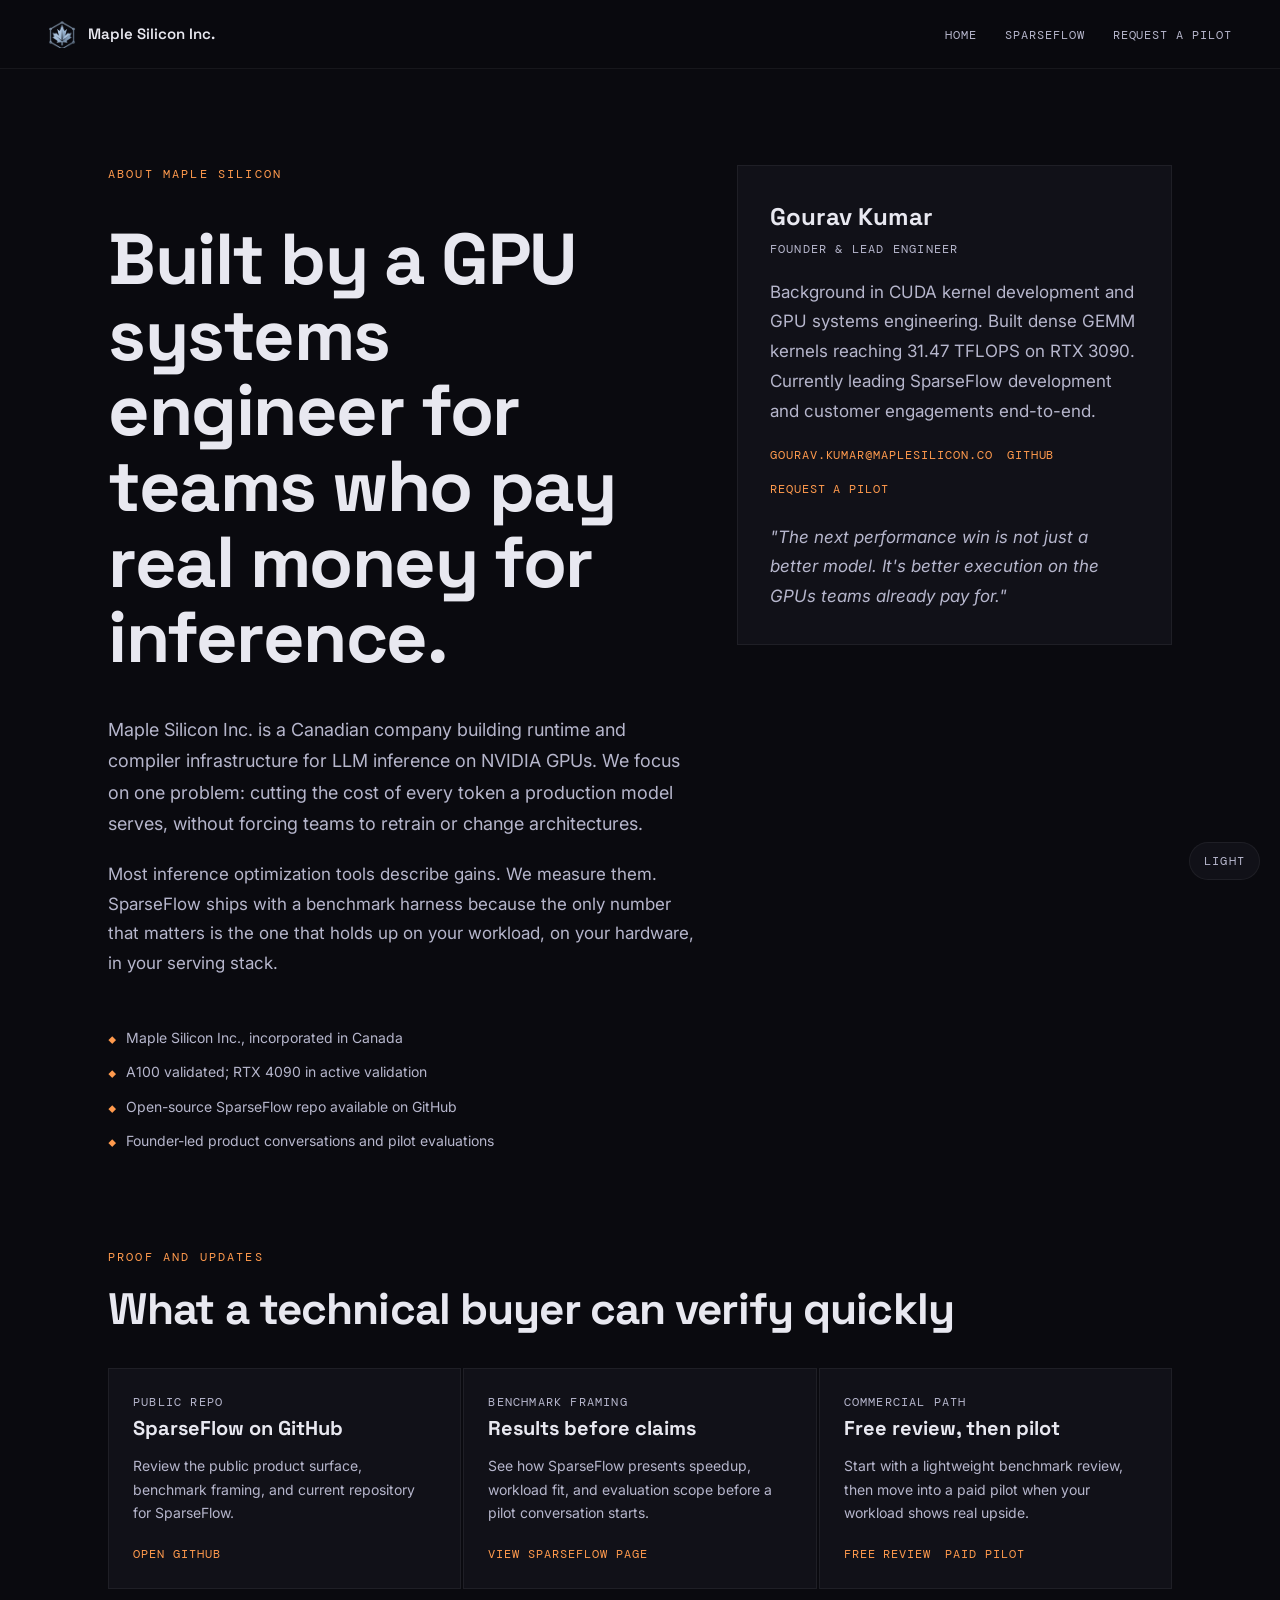
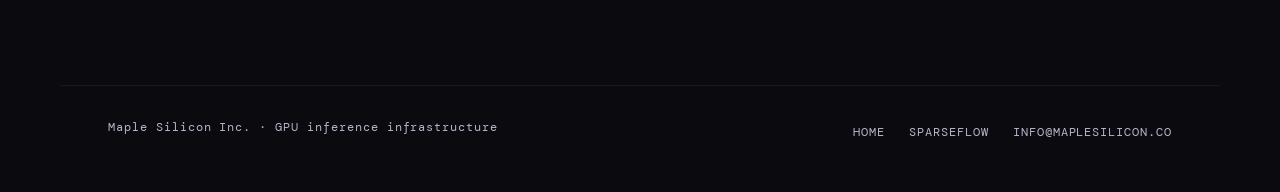
==== about/index.html @ 82e232a6 "Refine SparseFlow site messaging and add About page" ====
<!DOCTYPE html>
<html lang="en" data-theme="dark">
<head>
    <meta charset="UTF-8">
    <meta name="viewport" content="width=device-width, initial-scale=1.0">
    <title>About Maple Silicon Inc. | Sparse GPU inference infrastructure</title>
    <meta name="description" content="About Maple Silicon Inc., Gourav Kumar, and the engineering background behind SparseFlow.">
    <script>
        (function() {
            try {
                document.documentElement.setAttribute('data-theme', localStorage.getItem('maplesilicon-theme') || 'dark');
            } catch (error) {
                document.documentElement.setAttribute('data-theme', 'dark');
            }
        })();
    </script>
    <link rel="preconnect" href="https://fonts.googleapis.com">
    <link rel="preconnect" href="https://fonts.gstatic.com" crossorigin>
    <link href="https://fonts.googleapis.com/css2?family=Space+Grotesk:wght@300;400;500;600;700&family=DM+Mono:wght@300;400;500&family=Inter:wght@300;400;500&display=swap" rel="stylesheet">
    <style>
        *, *::before, *::after { box-sizing: border-box; margin: 0; padding: 0; }

        :root, [data-theme="dark"] {
            --bg: #0a0a0f;
            --bg2: #0d0d14;
            --bg3: #111118;
            --amber: #ff9a4d;
            --amber-dim: rgba(255,154,77,0.14);
            --amber-glow: rgba(255,154,77,0.42);
            --text: #e8e8f0;
            --text-dim: #b6b6cc;
            --border: rgba(255,255,255,0.06);
            --border-hover: rgba(249,115,22,0.4);
        }

        [data-theme="light"] {
            --bg: #f6f3ec;
            --bg2: #f1eee6;
            --bg3: #fffdf8;
            --amber: #b65b12;
            --amber-dim: rgba(182,91,18,0.10);
            --amber-glow: rgba(182,91,18,0.20);
            --text: #17141c;
            --text-dim: #4f4a5d;
            --border: rgba(23,20,28,0.10);
            --border-hover: rgba(182,91,18,0.28);
        }

        html { scroll-behavior: smooth; }
        body {
            background: var(--bg);
            color: var(--text);
            font-family: 'Inter', sans-serif;
            line-height: 1.6;
            transition: background 300ms ease, color 300ms ease;
        }

        .theme-btn {
            position: fixed;
            right: 20px;
            bottom: 20px;
            z-index: 200;
            background: var(--bg3);
            border: 1px solid var(--border);
            border-radius: 999px;
            padding: 10px 14px;
            cursor: pointer;
            font-family: 'DM Mono', monospace;
            font-size: 12px;
            letter-spacing: 0.1em;
            text-transform: uppercase;
            color: var(--text-dim);
        }

        nav {
            position: sticky;
            top: 0;
            z-index: 100;
            padding: 20px 48px;
            display: flex;
            align-items: center;
            justify-content: space-between;
            background: rgba(10,10,15,0.92);
            backdrop-filter: blur(16px);
            border-bottom: 1px solid var(--border);
        }
        [data-theme="light"] nav { background: rgba(246,243,236,0.94); }

        .nav-logo {
            display: flex;
            align-items: center;
            gap: 12px;
            color: var(--text);
            text-decoration: none;
        }
        .nav-logo img { height: 28px; width: auto; }
        .nav-logo span {
            font-family: 'Space Grotesk', sans-serif;
            font-weight: 600;
            font-size: 15px;
        }
        .nav-links {
            display: flex;
            gap: 28px;
            list-style: none;
        }
        .nav-links a {
            font-family: 'DM Mono', monospace;
            font-size: 12px;
            letter-spacing: 0.08em;
            text-transform: uppercase;
            color: var(--text-dim);
            text-decoration: none;
        }
        .nav-links a:hover { color: var(--text); }

        .section {
            max-width: 1160px;
            margin: 0 auto;
            padding: 96px 48px;
        }
        .hero {
            display: grid;
            grid-template-columns: 1.15fr 0.85fr;
            gap: 40px;
            align-items: start;
        }
        .eyebrow {
            font-family: 'DM Mono', monospace;
            font-size: 12px;
            letter-spacing: 0.18em;
            text-transform: uppercase;
            color: var(--amber);
            margin-bottom: 18px;
        }
        h1, h2 {
            font-family: 'Space Grotesk', sans-serif;
            line-height: 1.05;
            letter-spacing: -0.02em;
        }
        h1 {
            font-size: clamp(40px, 6vw, 72px);
            margin-bottom: 18px;
        }
        h2 {
            font-size: clamp(28px, 3.6vw, 44px);
            margin-bottom: 18px;
        }
        .lede, .body-copy {
            color: var(--text-dim);
            font-size: 18px;
            line-height: 1.75;
        }
        .body-copy { font-size: 17px; }
        .stack { display: grid; gap: 20px; }

        .founder-card, .panel {
            background: var(--bg3);
            border: 1px solid var(--border);
            padding: 32px;
        }
        .founder-name {
            font-family: 'Space Grotesk', sans-serif;
            font-size: 24px;
            font-weight: 700;
            margin-bottom: 4px;
        }
        .founder-title, .micro {
            font-family: 'DM Mono', monospace;
            font-size: 12px;
            letter-spacing: 0.1em;
            text-transform: uppercase;
            color: var(--text-dim);
        }
        .founder-title { margin-bottom: 18px; }
        .founder-links, .proof-links {
            display: flex;
            flex-wrap: wrap;
            gap: 14px;
            margin-top: 20px;
        }
        .founder-links a, .proof-links a, .contact-link {
            color: var(--amber);
            text-decoration: none;
            font-family: 'DM Mono', monospace;
            font-size: 12px;
            letter-spacing: 0.08em;
            text-transform: uppercase;
        }
        .founder-links a:hover, .proof-links a:hover, .contact-link:hover { color: var(--text); }

        .credentials {
            display: grid;
            gap: 12px;
            margin-top: 28px;
        }
        .credential {
            display: flex;
            gap: 10px;
            align-items: flex-start;
            color: var(--text-dim);
            font-size: 14px;
        }
        .credential::before {
            content: '◆';
            color: var(--amber);
            font-size: 8px;
            margin-top: 7px;
        }

        .proof-grid {
            display: grid;
            grid-template-columns: repeat(3, 1fr);
            gap: 2px;
            margin-top: 36px;
        }
        .proof-card {
            background: var(--bg3);
            border: 1px solid var(--border);
            padding: 24px;
        }
        .proof-card h3 {
            font-family: 'Space Grotesk', sans-serif;
            font-size: 20px;
            margin-bottom: 10px;
        }
        .proof-card p {
            color: var(--text-dim);
            font-size: 14px;
            line-height: 1.7;
        }

        footer {
            max-width: 1160px;
            margin: 0 auto;
            padding: 32px 48px 48px;
            border-top: 1px solid var(--border);
            display: flex;
            justify-content: space-between;
            gap: 20px;
        }
        .footer-brand {
            font-family: 'DM Mono', monospace;
            font-size: 12px;
            letter-spacing: 0.08em;
            color: var(--text-dim);
        }
        .footer-links {
            display: flex;
            gap: 24px;
            list-style: none;
        }
        .footer-links a {
            font-family: 'DM Mono', monospace;
            font-size: 12px;
            letter-spacing: 0.08em;
            text-transform: uppercase;
            color: var(--text-dim);
            text-decoration: none;
        }
        .footer-links a:hover { color: var(--text); }

        @media (max-width: 900px) {
            .hero, .proof-grid { grid-template-columns: 1fr; }
        }
        @media (max-width: 720px) {
            nav, .section, footer { padding-left: 24px; padding-right: 24px; }
            .nav-links { display: none; }
            footer { flex-direction: column; }
        }
    </style>
</head>
<body>
    <button class="theme-btn" id="themeBtn" onclick="toggleTheme()" aria-label="Toggle color theme">
        <span id="themeLabel">Light</span>
    </button>

    <nav>
        <a href="../" class="nav-logo">
            <img src="../maplesilicon.png" alt="">
            <span>Maple Silicon Inc.</span>
        </a>
        <ul class="nav-links">
            <li><a href="../">Home</a></li>
            <li><a href="../sparseflow/">SparseFlow</a></li>
            <li><a href="mailto:info@maplesilicon.co?subject=SparseFlow%20Pilot">Request a Pilot</a></li>
        </ul>
    </nav>

    <section class="section hero">
        <div class="stack">
            <p class="eyebrow">About Maple Silicon</p>
            <h1>Built by a GPU systems engineer for teams who pay real money for inference.</h1>
            <p class="lede">Maple Silicon Inc. is a Canadian company building runtime and compiler infrastructure for LLM inference on NVIDIA GPUs. We focus on one problem: cutting the cost of every token a production model serves, without forcing teams to retrain or change architectures.</p>
            <p class="body-copy">Most inference optimization tools describe gains. We measure them. SparseFlow ships with a benchmark harness because the only number that matters is the one that holds up on your workload, on your hardware, in your serving stack.</p>
            <div class="credentials">
                <span class="credential">Maple Silicon Inc., incorporated in Canada</span>
                <span class="credential">A100 validated; RTX 4090 in active validation</span>
                <span class="credential">Open-source SparseFlow repo available on GitHub</span>
                <span class="credential">Founder-led product conversations and pilot evaluations</span>
            </div>
        </div>
        <div class="founder-card">
            <div class="founder-name">Gourav Kumar</div>
            <div class="founder-title">Founder &amp; Lead Engineer</div>
            <p class="body-copy">Background in CUDA kernel development and GPU systems engineering. Built dense GEMM kernels reaching 31.47 TFLOPS on RTX 3090. Currently leading SparseFlow development and customer engagements end-to-end.</p>
            <div class="founder-links">
                <a href="mailto:gourav.kumar@maplesilicon.co">gourav.kumar@maplesilicon.co</a>
                <a href="https://github.com/MapleSilicon">GitHub</a>
                <a href="mailto:info@maplesilicon.co?subject=SparseFlow%20Pilot">Request a Pilot</a>
            </div>
            <p class="body-copy" style="margin-top: 24px;"><em>"The next performance win is not just a better model. It's better execution on the GPUs teams already pay for."</em></p>
        </div>
    </section>

    <section class="section" style="padding-top: 0;">
        <p class="eyebrow">Proof And Updates</p>
        <h2>What a technical buyer can verify quickly</h2>
        <div class="proof-grid">
            <div class="proof-card">
                <div class="micro">Public Repo</div>
                <h3>SparseFlow on GitHub</h3>
                <p>Review the public product surface, benchmark framing, and current repository for SparseFlow.</p>
                <div class="proof-links">
                    <a href="https://github.com/MapleSilicon/SparseFlow">Open GitHub</a>
                </div>
            </div>
            <div class="proof-card">
                <div class="micro">Benchmark Framing</div>
                <h3>Results before claims</h3>
                <p>See how SparseFlow presents speedup, workload fit, and evaluation scope before a pilot conversation starts.</p>
                <div class="proof-links">
                    <a href="../sparseflow/">View SparseFlow Page</a>
                </div>
            </div>
            <div class="proof-card">
                <div class="micro">Commercial Path</div>
                <h3>Free review, then pilot</h3>
                <p>Start with a lightweight benchmark review, then move into a paid pilot when your workload shows real upside.</p>
                <div class="proof-links">
                    <a href="mailto:info@maplesilicon.co?subject=SparseFlow%20Free%20Benchmark%20Review">Free Review</a>
                    <a href="mailto:info@maplesilicon.co?subject=SparseFlow%20Pilot">Paid Pilot</a>
                </div>
            </div>
        </div>
    </section>

    <footer>
        <div class="footer-brand">Maple Silicon Inc. · GPU inference infrastructure</div>
        <ul class="footer-links">
            <li><a href="../">Home</a></li>
            <li><a href="../sparseflow/">SparseFlow</a></li>
            <li><a href="mailto:info@maplesilicon.co">info@maplesilicon.co</a></li>
        </ul>
    </footer>

    <script>
        function applyTheme(theme) {
            document.documentElement.setAttribute('data-theme', theme);
            try { localStorage.setItem('maplesilicon-theme', theme); } catch (error) {}
            document.getElementById('themeLabel').textContent = theme === 'dark' ? 'Light' : 'Dark';
        }

        function toggleTheme() {
            const current = document.documentElement.getAttribute('data-theme') || 'dark';
            applyTheme(current === 'dark' ? 'light' : 'dark');
        }

        applyTheme(document.documentElement.getAttribute('data-theme') || 'dark');
    </script>
</body>
</html>
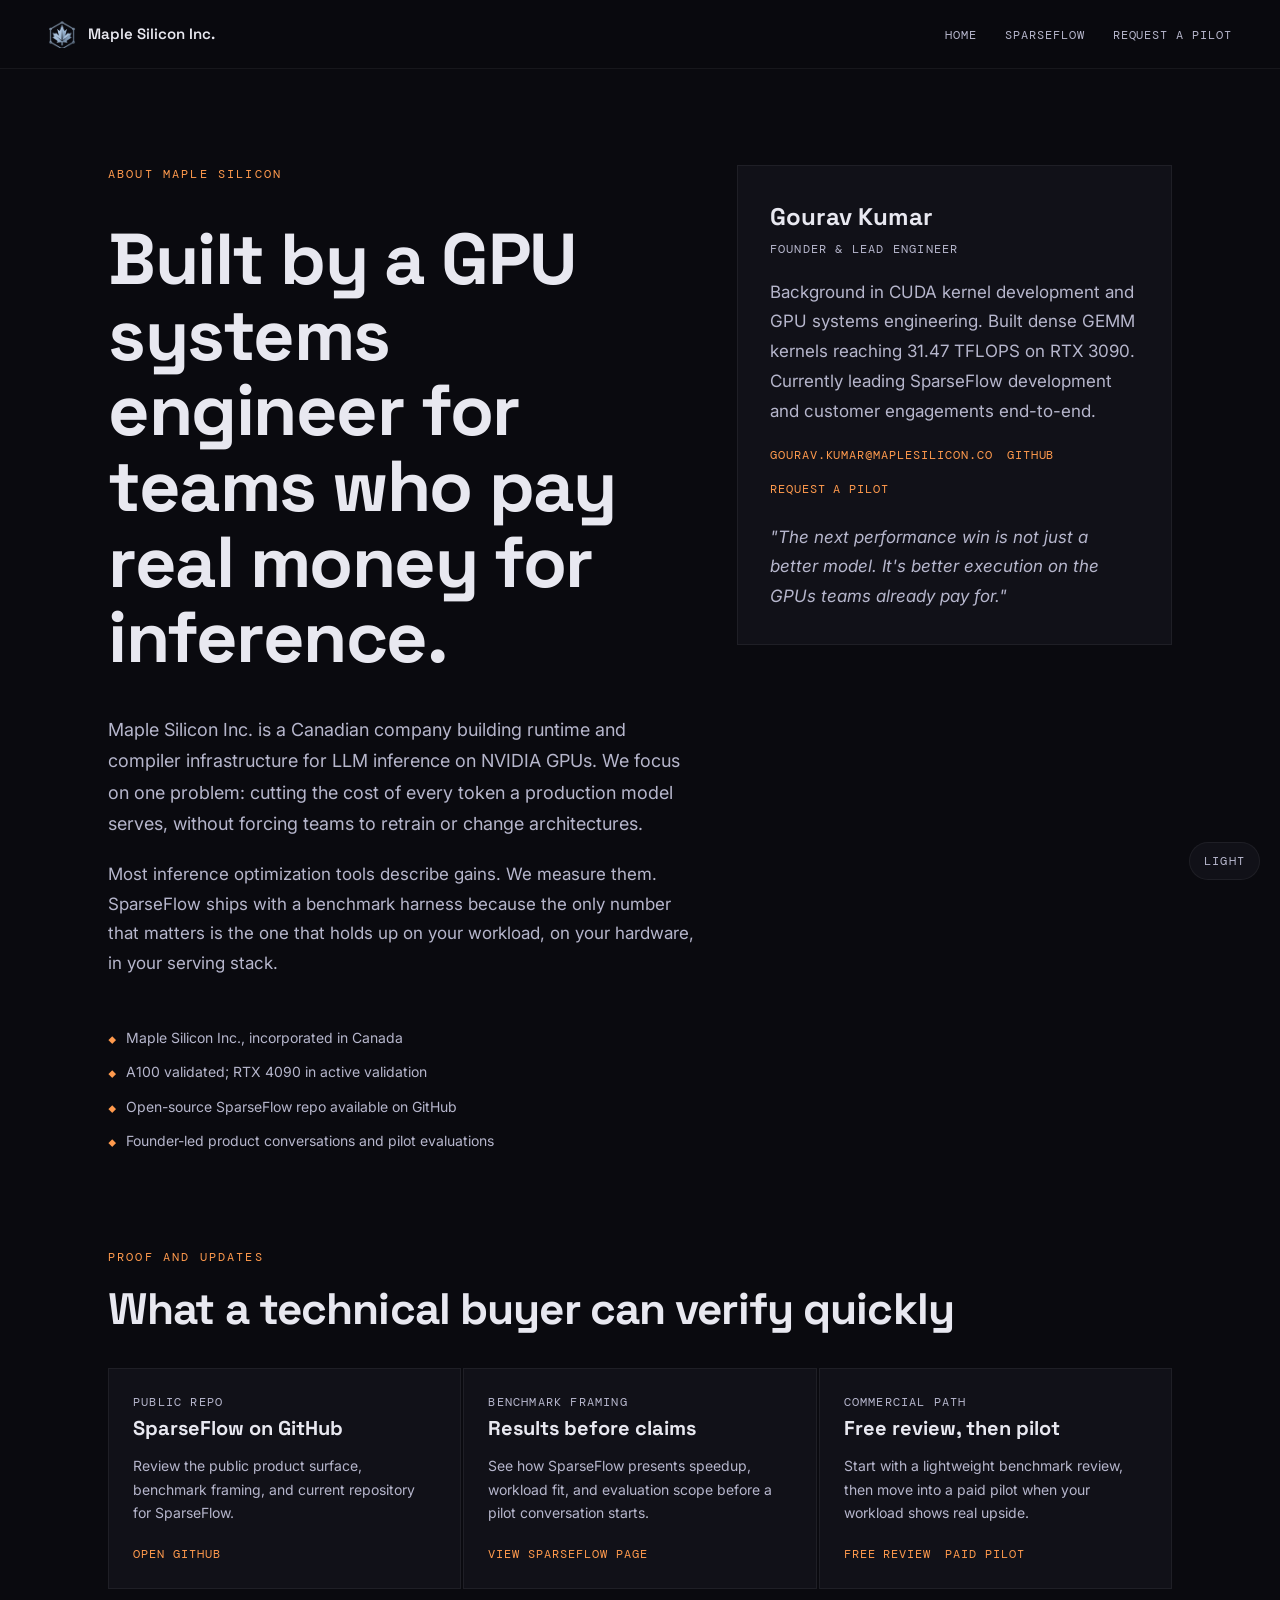
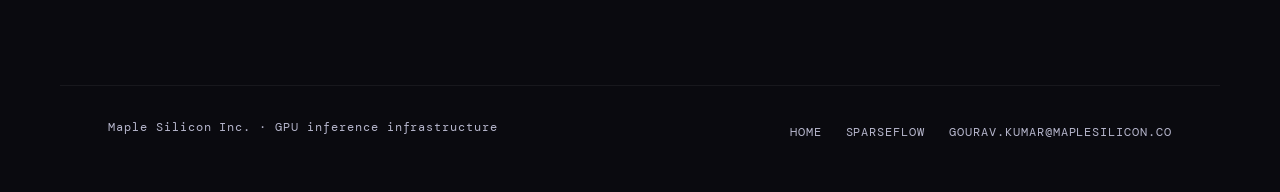
==== commit d774936a: "Update site footer contact to founder email" ====
--- a/about/index.html
+++ b/about/index.html
@@ -350,7 +350,7 @@
         <ul class="footer-links">
             <li><a href="../">Home</a></li>
             <li><a href="../sparseflow/">SparseFlow</a></li>
-            <li><a href="mailto:info@maplesilicon.co">info@maplesilicon.co</a></li>
+            <li><a href="mailto:gourav.kumar@maplesilicon.co">gourav.kumar@maplesilicon.co</a></li>
         </ul>
     </footer>
 
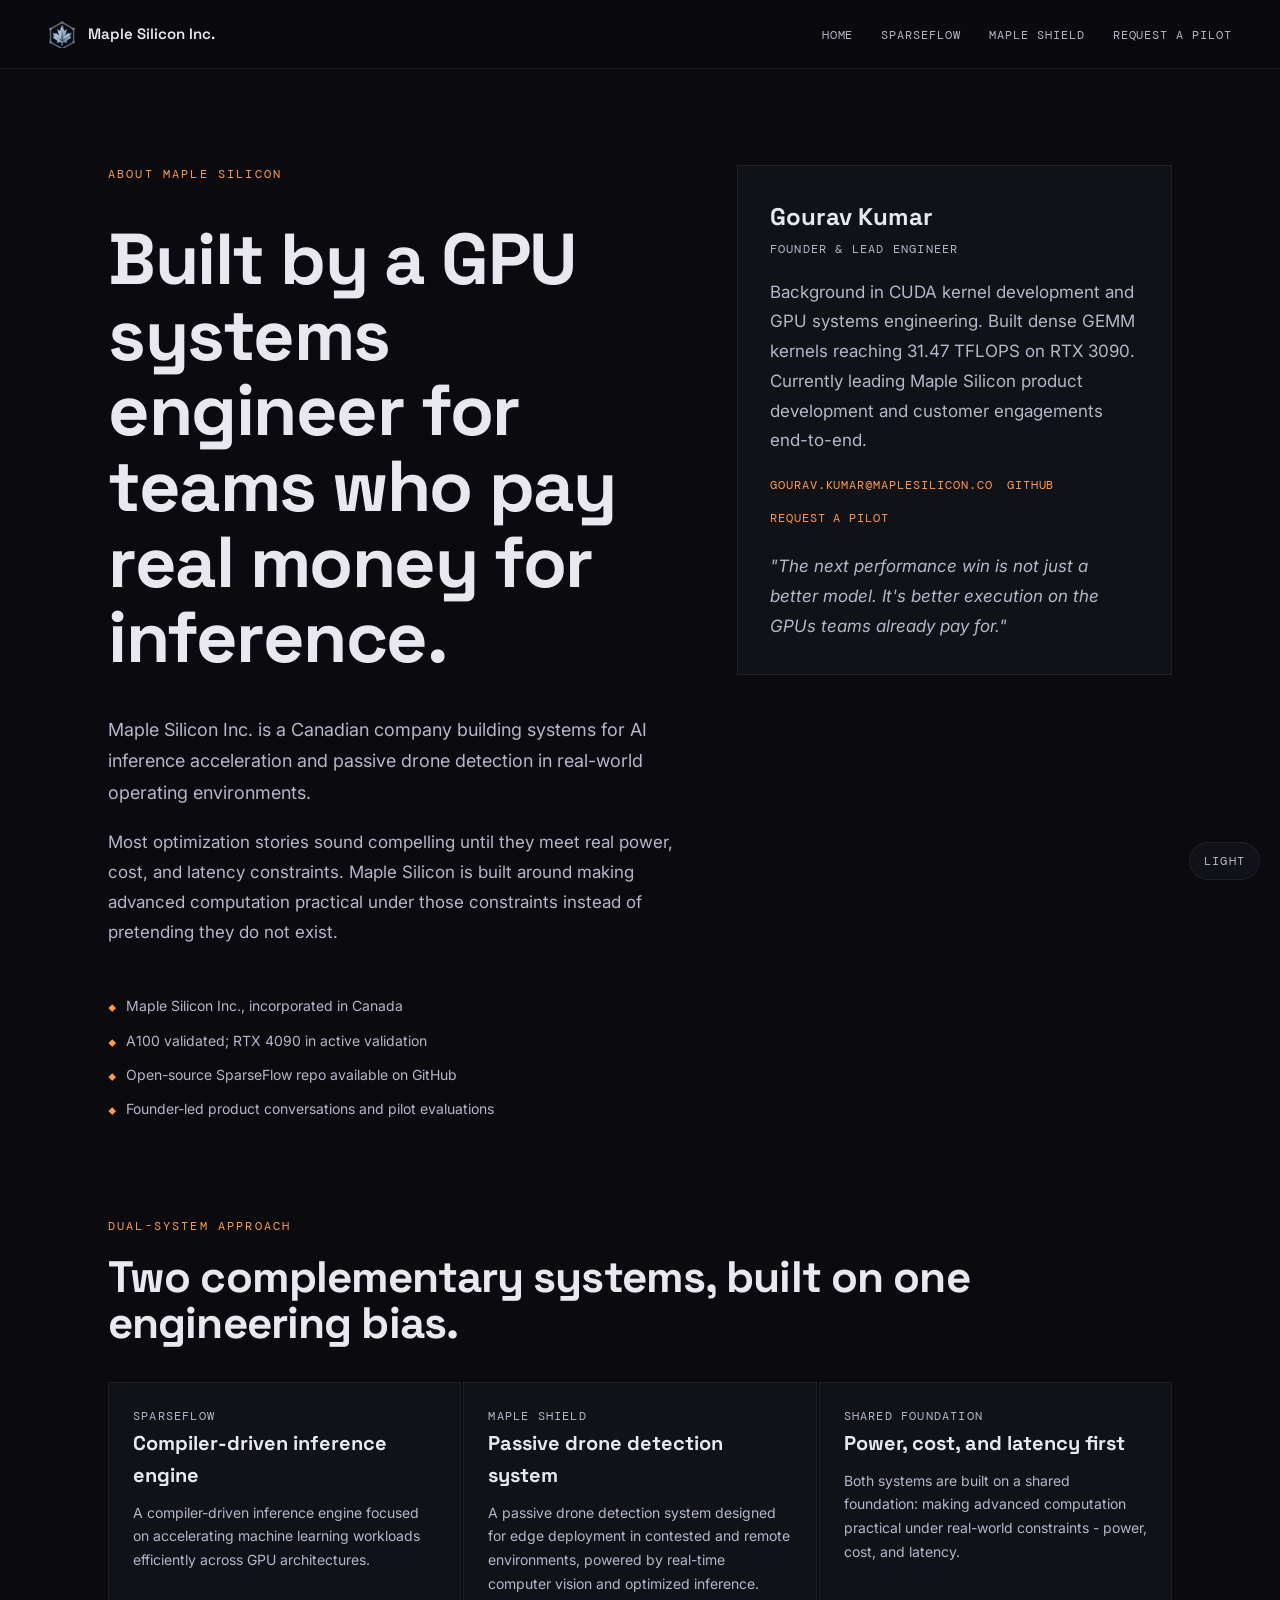
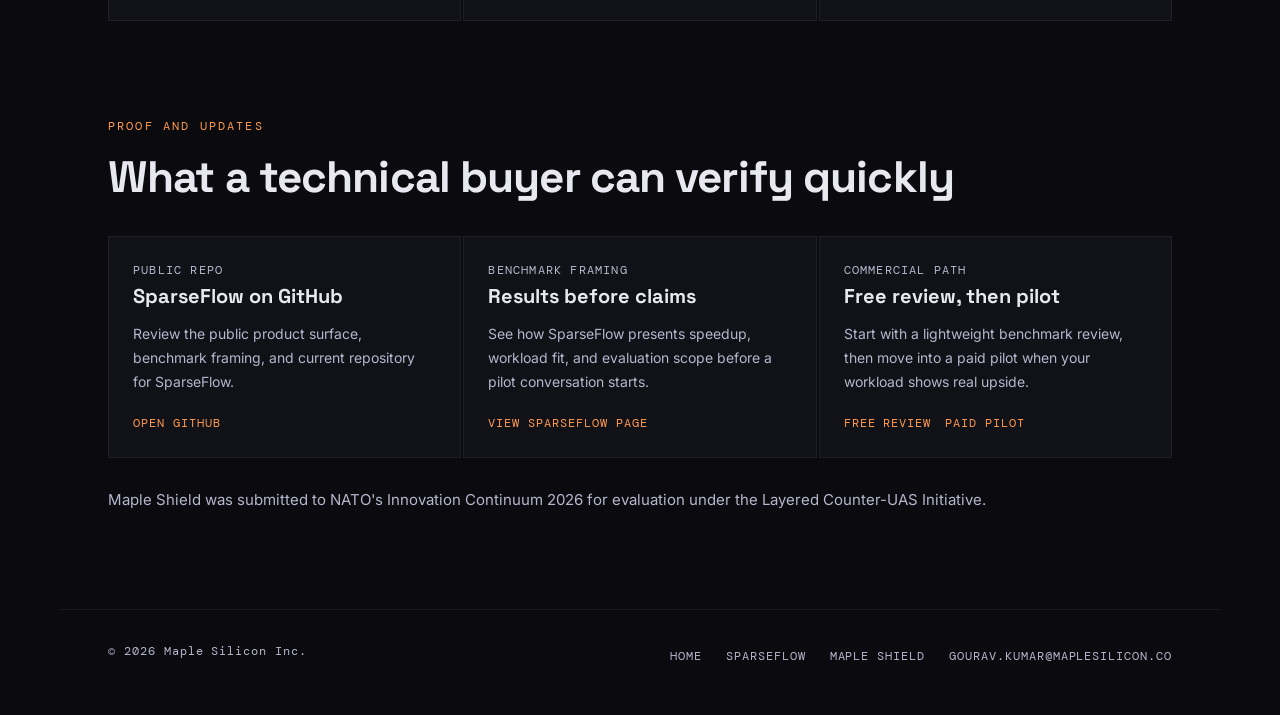
==== commit 45af4157: "Sharpen site copy and rename CAIRN" ====
--- a/about/index.html
+++ b/about/index.html
@@ -3,8 +3,8 @@
 <head>
     <meta charset="UTF-8">
     <meta name="viewport" content="width=device-width, initial-scale=1.0">
-    <title>About Maple Silicon Inc. | Sparse GPU inference infrastructure</title>
-    <meta name="description" content="About Maple Silicon Inc., Gourav Kumar, and the engineering background behind SparseFlow.">
+    <title>About Maple Silicon Inc. | Inference acceleration and passive drone detection</title>
+    <meta name="description" content="About Maple Silicon Inc., Gourav Kumar, SparseFlow, and Maple Shield.">
     <script>
         (function() {
             try {
@@ -230,6 +230,13 @@
             line-height: 1.7;
         }
 
+        .note-line {
+            margin-top: 28px;
+            color: var(--text-dim);
+            font-size: 15px;
+            line-height: 1.8;
+        }
+
         footer {
             max-width: 1160px;
             margin: 0 auto;
@@ -283,6 +290,7 @@
         <ul class="nav-links">
             <li><a href="../">Home</a></li>
             <li><a href="../sparseflow/">SparseFlow</a></li>
+            <li><a href="../maple-shield/">Maple Shield</a></li>
             <li><a href="mailto:info@maplesilicon.co?subject=SparseFlow%20Pilot">Request a Pilot</a></li>
         </ul>
     </nav>
@@ -291,8 +299,8 @@
         <div class="stack">
             <p class="eyebrow">About Maple Silicon</p>
             <h1>Built by a GPU systems engineer for teams who pay real money for inference.</h1>
-            <p class="lede">Maple Silicon Inc. is a Canadian company building runtime and compiler infrastructure for LLM inference on NVIDIA GPUs. We focus on one problem: cutting the cost of every token a production model serves, without forcing teams to retrain or change architectures.</p>
-            <p class="body-copy">Most inference optimization tools describe gains. We measure them. SparseFlow ships with a benchmark harness because the only number that matters is the one that holds up on your workload, on your hardware, in your serving stack.</p>
+            <p class="lede">Maple Silicon Inc. is a Canadian company building systems for AI inference acceleration and passive drone detection in real-world operating environments.</p>
+            <p class="body-copy">Most optimization stories sound compelling until they meet real power, cost, and latency constraints. Maple Silicon is built around making advanced computation practical under those constraints instead of pretending they do not exist.</p>
             <div class="credentials">
                 <span class="credential">Maple Silicon Inc., incorporated in Canada</span>
                 <span class="credential">A100 validated; RTX 4090 in active validation</span>
@@ -303,13 +311,35 @@
         <div class="founder-card">
             <div class="founder-name">Gourav Kumar</div>
             <div class="founder-title">Founder &amp; Lead Engineer</div>
-            <p class="body-copy">Background in CUDA kernel development and GPU systems engineering. Built dense GEMM kernels reaching 31.47 TFLOPS on RTX 3090. Currently leading SparseFlow development and customer engagements end-to-end.</p>
+            <p class="body-copy">Background in CUDA kernel development and GPU systems engineering. Built dense GEMM kernels reaching 31.47 TFLOPS on RTX 3090. Currently leading Maple Silicon product development and customer engagements end-to-end.</p>
             <div class="founder-links">
                 <a href="mailto:gourav.kumar@maplesilicon.co">gourav.kumar@maplesilicon.co</a>
                 <a href="https://github.com/MapleSilicon">GitHub</a>
                 <a href="mailto:info@maplesilicon.co?subject=SparseFlow%20Pilot">Request a Pilot</a>
             </div>
             <p class="body-copy" style="margin-top: 24px;"><em>"The next performance win is not just a better model. It's better execution on the GPUs teams already pay for."</em></p>
+        </div>
+    </section>
+
+    <section class="section" style="padding-top: 0;">
+        <p class="eyebrow">Dual-System Approach</p>
+        <h2>Two complementary systems, built on one engineering bias.</h2>
+        <div class="proof-grid">
+            <div class="proof-card">
+                <div class="micro">SparseFlow</div>
+                <h3>Compiler-driven inference engine</h3>
+                <p>A compiler-driven inference engine focused on accelerating machine learning workloads efficiently across GPU architectures.</p>
+            </div>
+            <div class="proof-card">
+                <div class="micro">Maple Shield</div>
+                <h3>Passive drone detection system</h3>
+                <p>A passive drone detection system designed for edge deployment in contested and remote environments, powered by real-time computer vision and optimized inference.</p>
+            </div>
+            <div class="proof-card">
+                <div class="micro">Shared foundation</div>
+                <h3>Power, cost, and latency first</h3>
+                <p>Both systems are built on a shared foundation: making advanced computation practical under real-world constraints - power, cost, and latency.</p>
+            </div>
         </div>
     </section>
 
@@ -343,13 +373,15 @@
                 </div>
             </div>
         </div>
+        <p class="note-line">Maple Shield was submitted to NATO's Innovation Continuum 2026 for evaluation under the Layered Counter-UAS Initiative.</p>
     </section>
 
     <footer>
-        <div class="footer-brand">Maple Silicon Inc. · GPU inference infrastructure</div>
+        <div class="footer-brand">&copy; 2026 Maple Silicon Inc.</div>
         <ul class="footer-links">
             <li><a href="../">Home</a></li>
             <li><a href="../sparseflow/">SparseFlow</a></li>
+            <li><a href="../maple-shield/">Maple Shield</a></li>
             <li><a href="mailto:gourav.kumar@maplesilicon.co">gourav.kumar@maplesilicon.co</a></li>
         </ul>
     </footer>
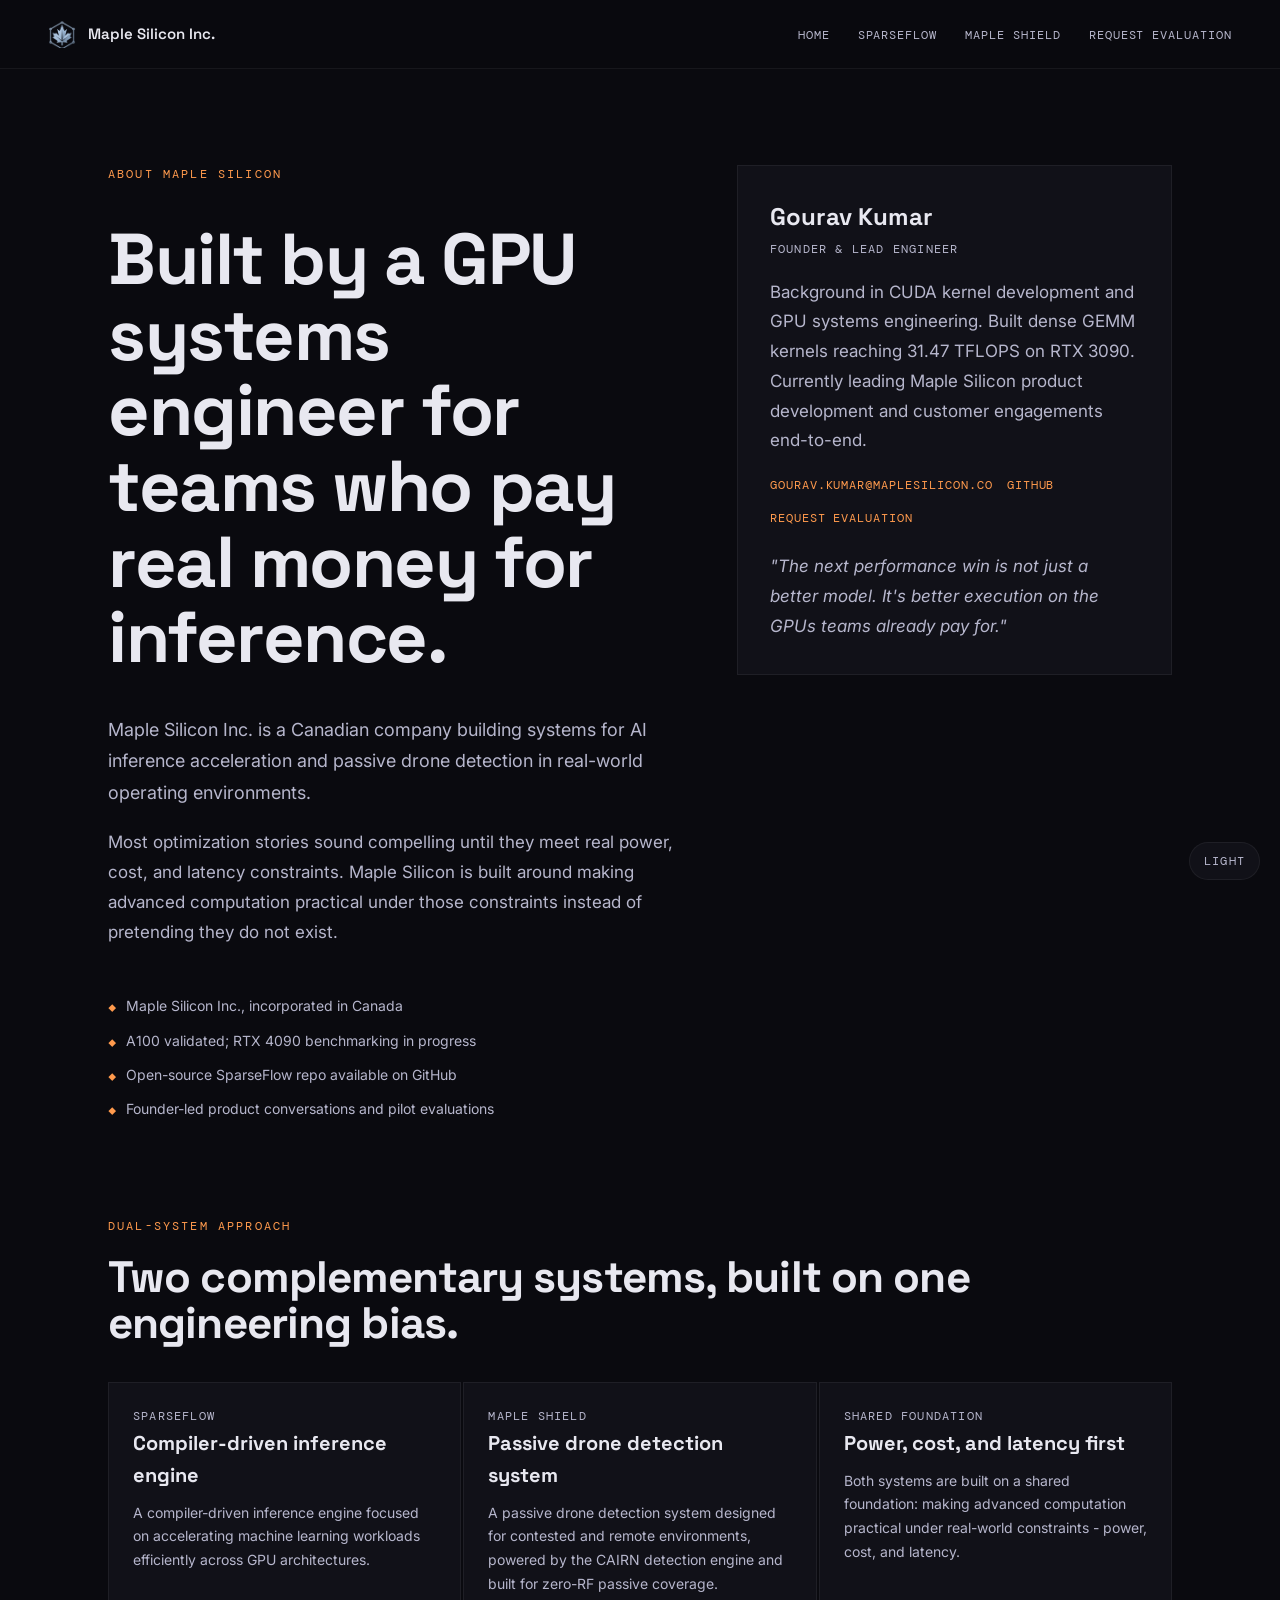
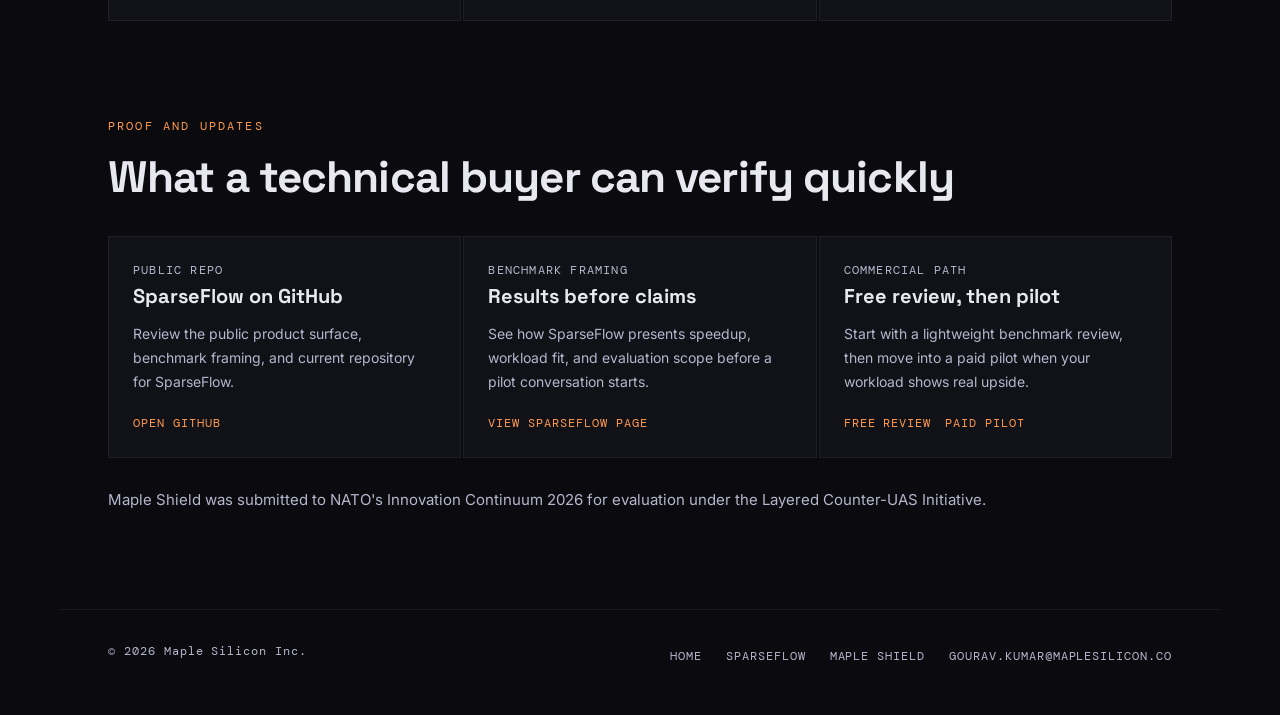
==== commit 79f6697d: "Unify site navigation and claims" ====
--- a/about/index.html
+++ b/about/index.html
@@ -291,7 +291,7 @@
             <li><a href="../">Home</a></li>
             <li><a href="../sparseflow/">SparseFlow</a></li>
             <li><a href="../maple-shield/">Maple Shield</a></li>
-            <li><a href="mailto:info@maplesilicon.co?subject=SparseFlow%20Pilot">Request a Pilot</a></li>
+            <li><a href="mailto:info@maplesilicon.co?subject=Maple%20Silicon%20Evaluation">Request Evaluation</a></li>
         </ul>
     </nav>
 
@@ -303,7 +303,7 @@
             <p class="body-copy">Most optimization stories sound compelling until they meet real power, cost, and latency constraints. Maple Silicon is built around making advanced computation practical under those constraints instead of pretending they do not exist.</p>
             <div class="credentials">
                 <span class="credential">Maple Silicon Inc., incorporated in Canada</span>
-                <span class="credential">A100 validated; RTX 4090 in active validation</span>
+                <span class="credential">A100 validated; RTX 4090 benchmarking in progress</span>
                 <span class="credential">Open-source SparseFlow repo available on GitHub</span>
                 <span class="credential">Founder-led product conversations and pilot evaluations</span>
             </div>
@@ -315,7 +315,7 @@
             <div class="founder-links">
                 <a href="mailto:gourav.kumar@maplesilicon.co">gourav.kumar@maplesilicon.co</a>
                 <a href="https://github.com/MapleSilicon">GitHub</a>
-                <a href="mailto:info@maplesilicon.co?subject=SparseFlow%20Pilot">Request a Pilot</a>
+                <a href="mailto:info@maplesilicon.co?subject=Maple%20Silicon%20Evaluation">Request Evaluation</a>
             </div>
             <p class="body-copy" style="margin-top: 24px;"><em>"The next performance win is not just a better model. It's better execution on the GPUs teams already pay for."</em></p>
         </div>
@@ -333,7 +333,7 @@
             <div class="proof-card">
                 <div class="micro">Maple Shield</div>
                 <h3>Passive drone detection system</h3>
-                <p>A passive drone detection system designed for edge deployment in contested and remote environments, powered by real-time computer vision and optimized inference.</p>
+                <p>A passive drone detection system designed for contested and remote environments, powered by the CAIRN detection engine and built for zero-RF passive coverage.</p>
             </div>
             <div class="proof-card">
                 <div class="micro">Shared foundation</div>
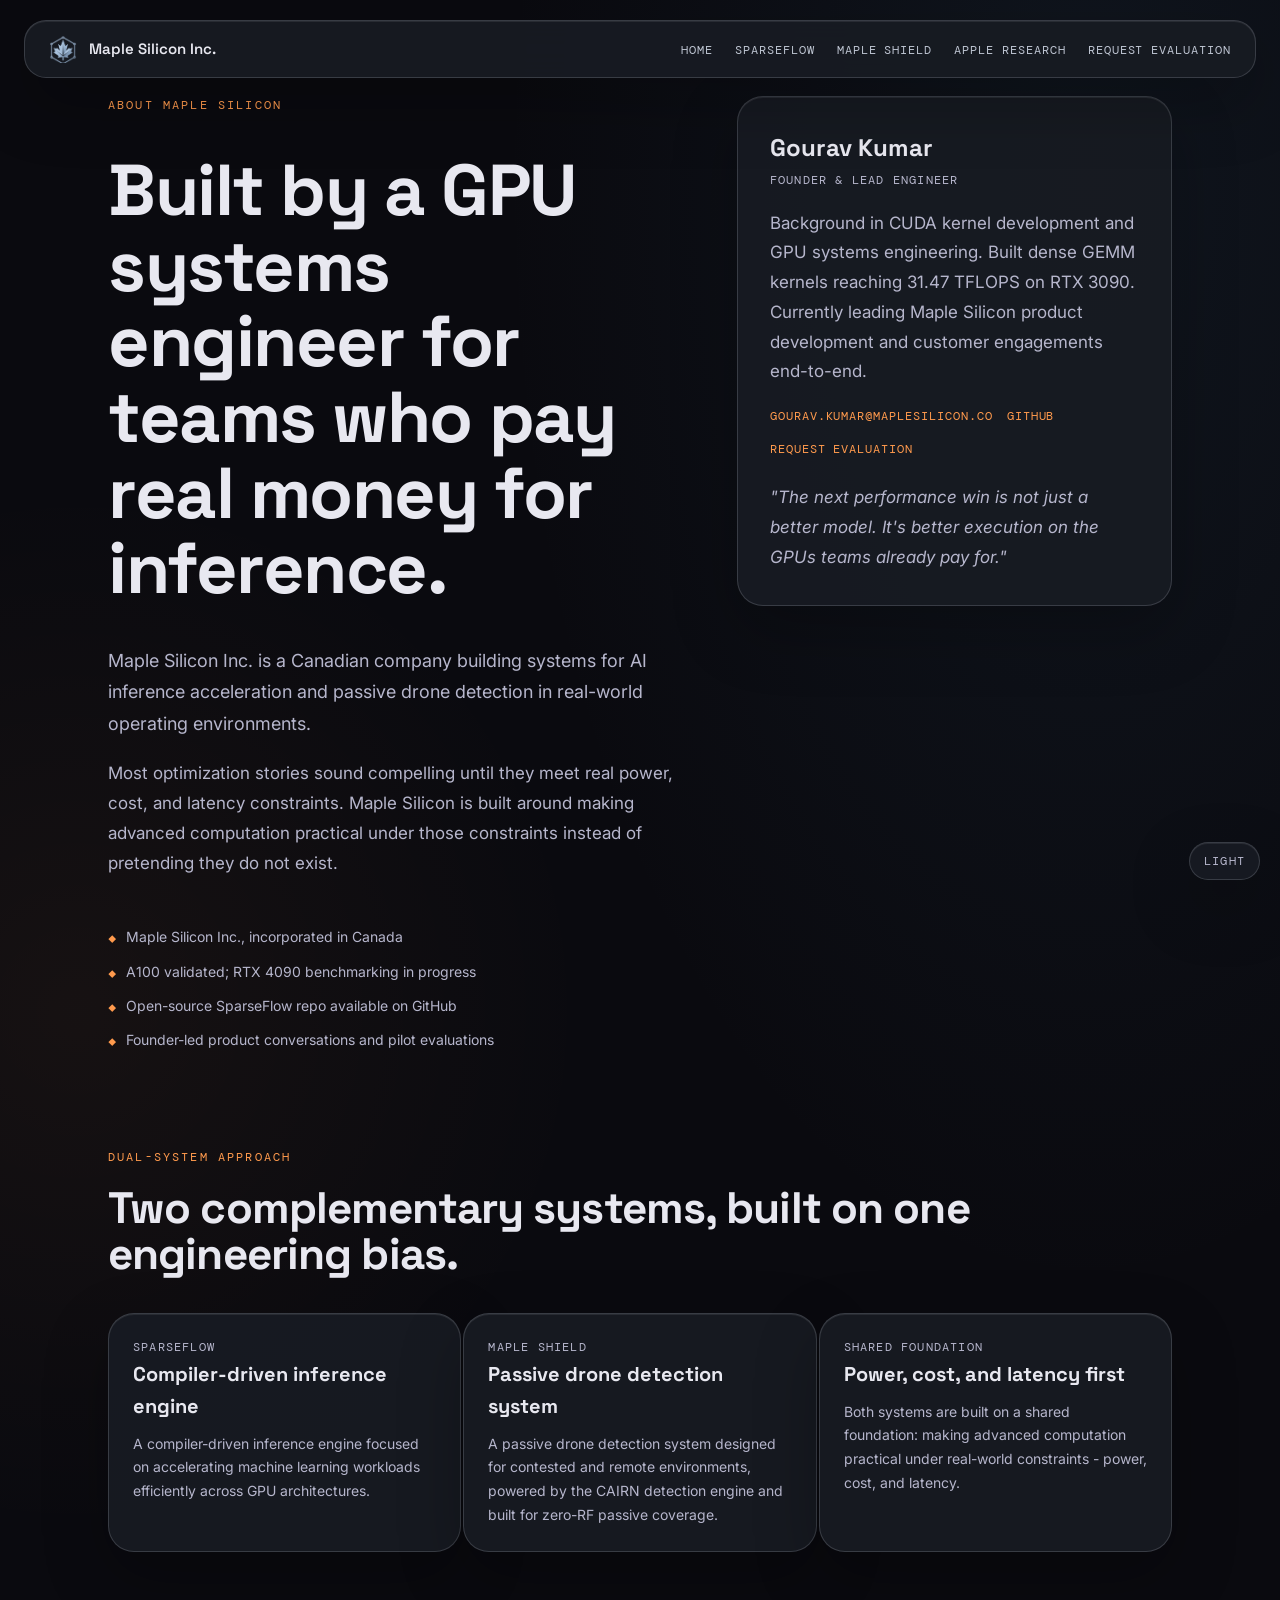
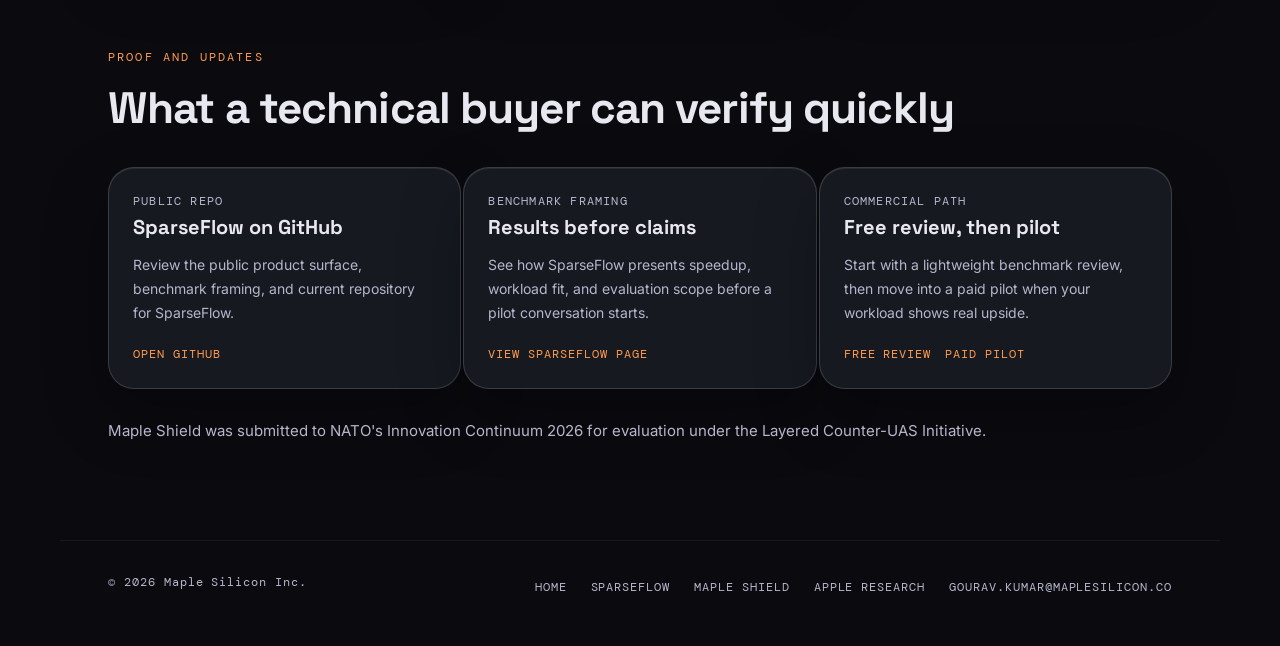
==== commit 3346764d: "Add spatial website design and independent Apple-device research overview" ====
--- a/about/index.html
+++ b/about/index.html
@@ -276,8 +276,11 @@
             footer { flex-direction: column; }
         }
     </style>
+  <link rel="stylesheet" href="../assets/spatial.css" />
+  <script defer src="../assets/spatial.js"></script>
 </head>
 <body>
+<a class="skip-link" href="#main-content">Skip to content</a>
     <button class="theme-btn" id="themeBtn" onclick="toggleTheme()" aria-label="Toggle color theme">
         <span id="themeLabel">Light</span>
     </button>
@@ -291,11 +294,13 @@
             <li><a href="../">Home</a></li>
             <li><a href="../sparseflow/">SparseFlow</a></li>
             <li><a href="../maple-shield/">Maple Shield</a></li>
+            <li><a href="../research/apple/">Apple Research</a></li>
             <li><a href="mailto:info@maplesilicon.co?subject=Maple%20Silicon%20Evaluation">Request Evaluation</a></li>
         </ul>
     </nav>
 
-    <section class="section hero">
+    <main id="main-content">
+<section class="section hero">
         <div class="stack">
             <p class="eyebrow">About Maple Silicon</p>
             <h1>Built by a GPU systems engineer for teams who pay real money for inference.</h1>
@@ -376,12 +381,14 @@
         <p class="note-line">Maple Shield was submitted to NATO's Innovation Continuum 2026 for evaluation under the Layered Counter-UAS Initiative.</p>
     </section>
 
+    </main>
     <footer>
         <div class="footer-brand">&copy; 2026 Maple Silicon Inc.</div>
         <ul class="footer-links">
             <li><a href="../">Home</a></li>
             <li><a href="../sparseflow/">SparseFlow</a></li>
             <li><a href="../maple-shield/">Maple Shield</a></li>
+            <li><a href="../research/apple/">Apple Research</a></li>
             <li><a href="mailto:gourav.kumar@maplesilicon.co">gourav.kumar@maplesilicon.co</a></li>
         </ul>
     </footer>
--- a/assets/spatial.css
+++ b/assets/spatial.css
@@ -0,0 +1,127 @@
+/* Shared spatial surfaces. Solid backgrounds remain usable without backdrop-filter. */
+:root {
+  --spatial-surface: rgba(24, 27, 35, .94);
+  --spatial-edge: rgba(235, 241, 255, .16);
+  --spatial-shadow: 0 24px 64px rgba(0, 0, 0, .25), inset 0 1px 0 rgba(255, 255, 255, .08);
+  --spatial-ink: #f3f4f7;
+  --spatial-copy: #bec5d2;
+  --spatial-accent: #ffaf70;
+}
+[data-theme="light"] {
+  --spatial-surface: rgba(255, 253, 249, .94);
+  --spatial-edge: rgba(47, 54, 70, .18);
+  --spatial-shadow: 0 24px 64px rgba(57, 63, 76, .09), inset 0 1px 0 #fff;
+  --spatial-ink: #1d2533;
+  --spatial-copy: #505b6c;
+  --spatial-accent: #99440c;
+}
+body { background-image: radial-gradient(ellipse at 85% 8%, rgba(68, 122, 164, .10), transparent 38%), radial-gradient(ellipse at 6% 45%, rgba(255, 154, 77, .05), transparent 30%); }
+html { scroll-padding-top: 140px; }
+a, button { -webkit-tap-highlight-color: transparent; }
+a:focus-visible, button:focus-visible { outline: 3px solid var(--spatial-accent); outline-offset: 5px; }
+.skip-link { position: fixed; top: 16px; left: 24px; z-index: 10000; padding: 12px 20px; border-radius: 12px; background: var(--spatial-surface); color: var(--spatial-ink); transform: translateY(-160%); }
+.skip-link:focus { transform: none; }
+body > nav, body > header, body > header.scrolled, body > nav.scrolled {
+  position: fixed; top: 20px; left: 24px; right: 24px; width: auto;
+  max-width: 1280px; margin-inline: auto; padding: 14px 24px;
+  border: 1px solid var(--spatial-edge); border-radius: 22px;
+  background: var(--spatial-surface) !important; box-shadow: var(--spatial-shadow);
+  backdrop-filter: blur(24px); -webkit-backdrop-filter: blur(24px); z-index: 100;
+}
+body > header .shell { padding: 0; max-width: none; }
+body > header .nav { min-height: 40px; padding: 0; }
+body > nav .nav-links, body > header .nav-links { gap: 22px; }
+.nav-logo, .brand { min-width: 0; }
+.nav-links a { color: var(--spatial-copy); }
+.nav-cta, .btn, .btn-primary, .btn-secondary, .cycle-word, .product-badge, .status-pill { border-radius: 999px; }
+.theme-btn { background: var(--spatial-surface); border-color: var(--spatial-edge); box-shadow: var(--spatial-shadow); backdrop-filter: blur(20px); }
+.proof-tile, .product-card, .problem-stat, .number-block, .about-visual, .founder-card, .proof-card, .layer-card, .workflow-card, .scenario-card, .signal-item, .spatial-panel {
+  border: 1px solid var(--spatial-edge); border-radius: 26px;
+  background: var(--spatial-surface); box-shadow: var(--spatial-shadow);
+}
+.proof-strip, .products-grid, .problem-stat-grid, .numbers-grid { gap: 20px; }
+.product-card { padding: 36px; }
+.product-card:hover { border-color: var(--spatial-accent); }
+.product-card::before { pointer-events: none; }
+.number-block { padding: 32px 18px; }
+.number-val { font-size: clamp(25px, 3vw, 42px); overflow-wrap: anywhere; }
+#problem, #products, #numbers, #how, #about { background: transparent; }
+.section-inner { padding-block: 96px; }
+.divider { background: linear-gradient(90deg, transparent, var(--spatial-edge), transparent); }
+.spatial-panel { padding: 32px; }
+.spatial-label { font: 500 11px/1.5 'DM Mono', monospace; letter-spacing: .13em; text-transform: uppercase; color: var(--spatial-accent); }
+.spatial-copy { color: var(--spatial-copy); font-size: 16px; line-height: 1.75; }
+.spatial-link { color: var(--spatial-accent); text-decoration: none; font-size: 14px; display: inline-flex; align-items: center; gap: 12px; padding-block: 12px; }
+.spatial-link:hover { text-decoration: underline; }
+.spatial-button { display: inline-flex; justify-content: center; align-items: center; min-height: 48px; padding: 12px 22px; border-radius: 999px; color: var(--spatial-ink); background: var(--spatial-surface); border: 1px solid var(--spatial-edge); text-decoration: none; font-size: 14px; font-weight: 500; box-shadow: 0 6px 16px rgba(0, 0, 0, .12); }
+.spatial-button.primary { background: #ffaf70; color: #251a12; border-color: #ffaf70; }
+.spatial-button:hover { border-color: var(--spatial-accent); }
+.spatial-actions { display: flex; flex-wrap: wrap; gap: 12px; margin-top: 28px; }
+/* Homepage: editorial introduction paired with planes at distinct depths. */
+#hero { min-height: 840px; padding: 160px 48px 96px; overflow: clip; }
+#hero::after { opacity: .35; }
+#hero-canvas { opacity: .35; }
+.spatial-hero-layout { position: relative; z-index: 2; display: grid; grid-template-columns: 1.05fr 1fr; align-items: center; gap: 60px; width: 100%; max-width: 1160px; margin-inline: auto; }
+#hero .hero-content { padding: 0; background: transparent; border: 0; box-shadow: none; backdrop-filter: none; text-align: left; }
+#hero .hero-eyebrow { margin-bottom: 24px; }
+#hero .hero-title { font-size: clamp(48px, 5.4vw, 76px); line-height: 1.04; letter-spacing: -.055em; color: var(--spatial-ink); text-shadow: none; }
+#hero .hero-sub { font-family: 'Inter', sans-serif; color: var(--spatial-copy); font-size: 17px; font-weight: 400; line-height: 1.8; max-width: 460px; }
+.hero-note { margin-top: 28px; color: var(--spatial-copy); font: 11px/1.7 'DM Mono', monospace; letter-spacing: .08em; text-transform: uppercase; }
+.hero-note::before { content: ''; display: inline-block; width: 6px; height: 6px; margin-right: 10px; background: var(--spatial-accent); border-radius: 50%; }
+.spatial-stage { position: relative; perspective: 1200px; min-width: 0; padding: 35px 0; }
+.spatial-stage::before { content: ''; position: absolute; inset: -20px; border: 1px solid var(--spatial-edge); border-radius: 50%; transform: rotateX(60deg) rotateZ(-24deg); opacity: .5; pointer-events: none; }
+.mission-plane { position: relative; display: block; padding: 28px; border: 1px solid var(--spatial-edge); border-radius: 26px; background: var(--spatial-surface); backdrop-filter: blur(24px); -webkit-backdrop-filter: blur(24px); box-shadow: var(--spatial-shadow); text-decoration: none; color: var(--spatial-ink); transform: rotateY(-9deg) rotateX(5deg); transition: transform .35s, border-color .35s; }
+.mission-plane + .mission-plane { margin-top: 18px; }
+.mission-plane:nth-child(2) { margin-left: 40px; transform: rotateY(-9deg) rotateX(5deg) translateZ(30px); }
+.mission-plane:nth-child(3) { margin-left: 12px; transform: rotateY(-9deg) rotateX(5deg) translateZ(60px); }
+.plane-top { display: flex; align-items: center; justify-content: space-between; gap: 20px; }
+.plane-state { color: var(--spatial-copy); font: 11px/1.4 'DM Mono', monospace; }
+.mission-plane h2 { font: 500 25px/1.2 'Space Grotesk', sans-serif; margin: 15px 0 8px; letter-spacing: -.025em; }
+.mission-plane p { font-size: 13px; color: var(--spatial-copy); margin: 0; line-height: 1.6; max-width: 310px; }
+.plane-arrow { position: absolute; right: 28px; bottom: 26px; color: var(--spatial-accent); font-size: 20px; }
+.plane-glyph { position: absolute; inset: 25px 25px auto auto; width: 68px; height: 68px; border: 1px solid var(--spatial-edge); border-radius: 18px; transform: rotate(-15deg); opacity: .2; pointer-events: none; }
+.plane-glyph::before, .plane-glyph::after { content: ''; position: absolute; inset: 10px; border: 1px solid var(--spatial-accent); border-radius: 10px; }
+.plane-glyph::after { inset: 20px; }
+@media (hover: hover) and (prefers-reduced-motion: no-preference) { .mission-plane:hover { transform: rotateY(-4deg) rotateX(2deg) translateY(-6px); border-color: var(--spatial-accent); } [data-spatial-tilt] { transform: perspective(1000px) rotateX(var(--tilt-x, 0deg)) rotateY(var(--tilt-y, 0deg)); transition: transform .2s ease, border-color .2s ease; } }
+.research-feature { display: grid; grid-template-columns: 1fr 1fr; gap: 48px; align-items: center; }
+.research-feature h2 { margin-top: 16px; }
+.research-feature .spatial-panel { padding: 36px; }
+.research-milestone { padding: 20px 0; border-bottom: 1px solid var(--spatial-edge); }
+.research-milestone:first-child { padding-top: 0; }
+.research-milestone:last-child { border-bottom: 0; padding-bottom: 0; }
+.research-milestone h3 { font: 500 18px/1.4 'Space Grotesk', sans-serif; color: var(--spatial-ink); margin-bottom: 8px; }
+.research-milestone p { color: var(--spatial-copy); font-size: 14px; line-height: 1.7; }
+.research-note { border-top: 1px solid var(--spatial-edge); margin-top: 24px; padding-top: 18px; font-size: 13px; color: var(--spatial-copy); line-height: 1.7; }
+/* A keyboard and touch accessible menu replaces navigation hidden on small screens. */
+.menu-toggle { display: none; border: 1px solid var(--spatial-edge); background: transparent; color: var(--spatial-ink); border-radius: 999px; padding: 10px 16px; min-height: 44px; font: inherit; font-size: 13px; cursor: pointer; }
+@media (max-width: 1100px) {
+  body > nav, body > header { top: 12px; left: 16px; right: 16px; padding: 12px 18px; }
+  body > nav .nav-links, body > header .nav-links { display: none; }
+  .menu-toggle { display: block; }
+  body > nav .nav-links.menu-open, body > header .nav-links.menu-open { display: flex; position: absolute; top: calc(100% + 10px); right: 0; left: 0; flex-direction: column; align-items: stretch; gap: 0; padding: 12px; background: var(--spatial-surface); border: 1px solid var(--spatial-edge); border-radius: 20px; box-shadow: var(--spatial-shadow); backdrop-filter: blur(24px); }
+  .nav-links.menu-open a { display: block; padding: 13px 16px; min-height: 44px; }
+  #hero { padding: 140px 32px 80px; }
+  .spatial-hero-layout { gap: 32px; }
+  .spatial-stage { perspective: none; }
+  .mission-plane:nth-child(n) { transform: none; margin-left: 0; }
+}
+@media (max-width: 760px) {
+  #hero { min-height: auto; padding: 132px 24px 64px; }
+  .spatial-hero-layout, .research-feature { grid-template-columns: 1fr; gap: 32px; }
+  #hero .hero-title { font-size: clamp(44px, 9vw, 64px); }
+  .spatial-stage { padding: 0; }
+  .mission-plane { padding: 24px; }
+  .spatial-stage::before { display: none; }
+  .numbers-grid { grid-template-columns: repeat(2, minmax(0, 1fr)); }
+  .section-inner { padding-block: 64px; }
+  .product-card, .spatial-panel, .research-feature .spatial-panel { padding: 26px; }
+  .brand-name, .nav-logo span { font-size: 12px; }
+  .brand img, .nav-logo img { max-width: 40px; object-fit: contain; }
+  .hero-scroll { display: none; }
+}
+@media (prefers-reduced-motion: reduce) {
+  html { scroll-behavior: auto; }
+  *, *::before, *::after { animation: none !important; transition: none !important; }
+  .hero-eyebrow, .hero-title, .hero-sub, .hero-tagline, .hero-cycling, .hero-scroll, .fade-in, .reveal { opacity: 1 !important; transform: none !important; }
+  .mission-plane:nth-child(n), [data-spatial-tilt] { transform: none; }
+}
